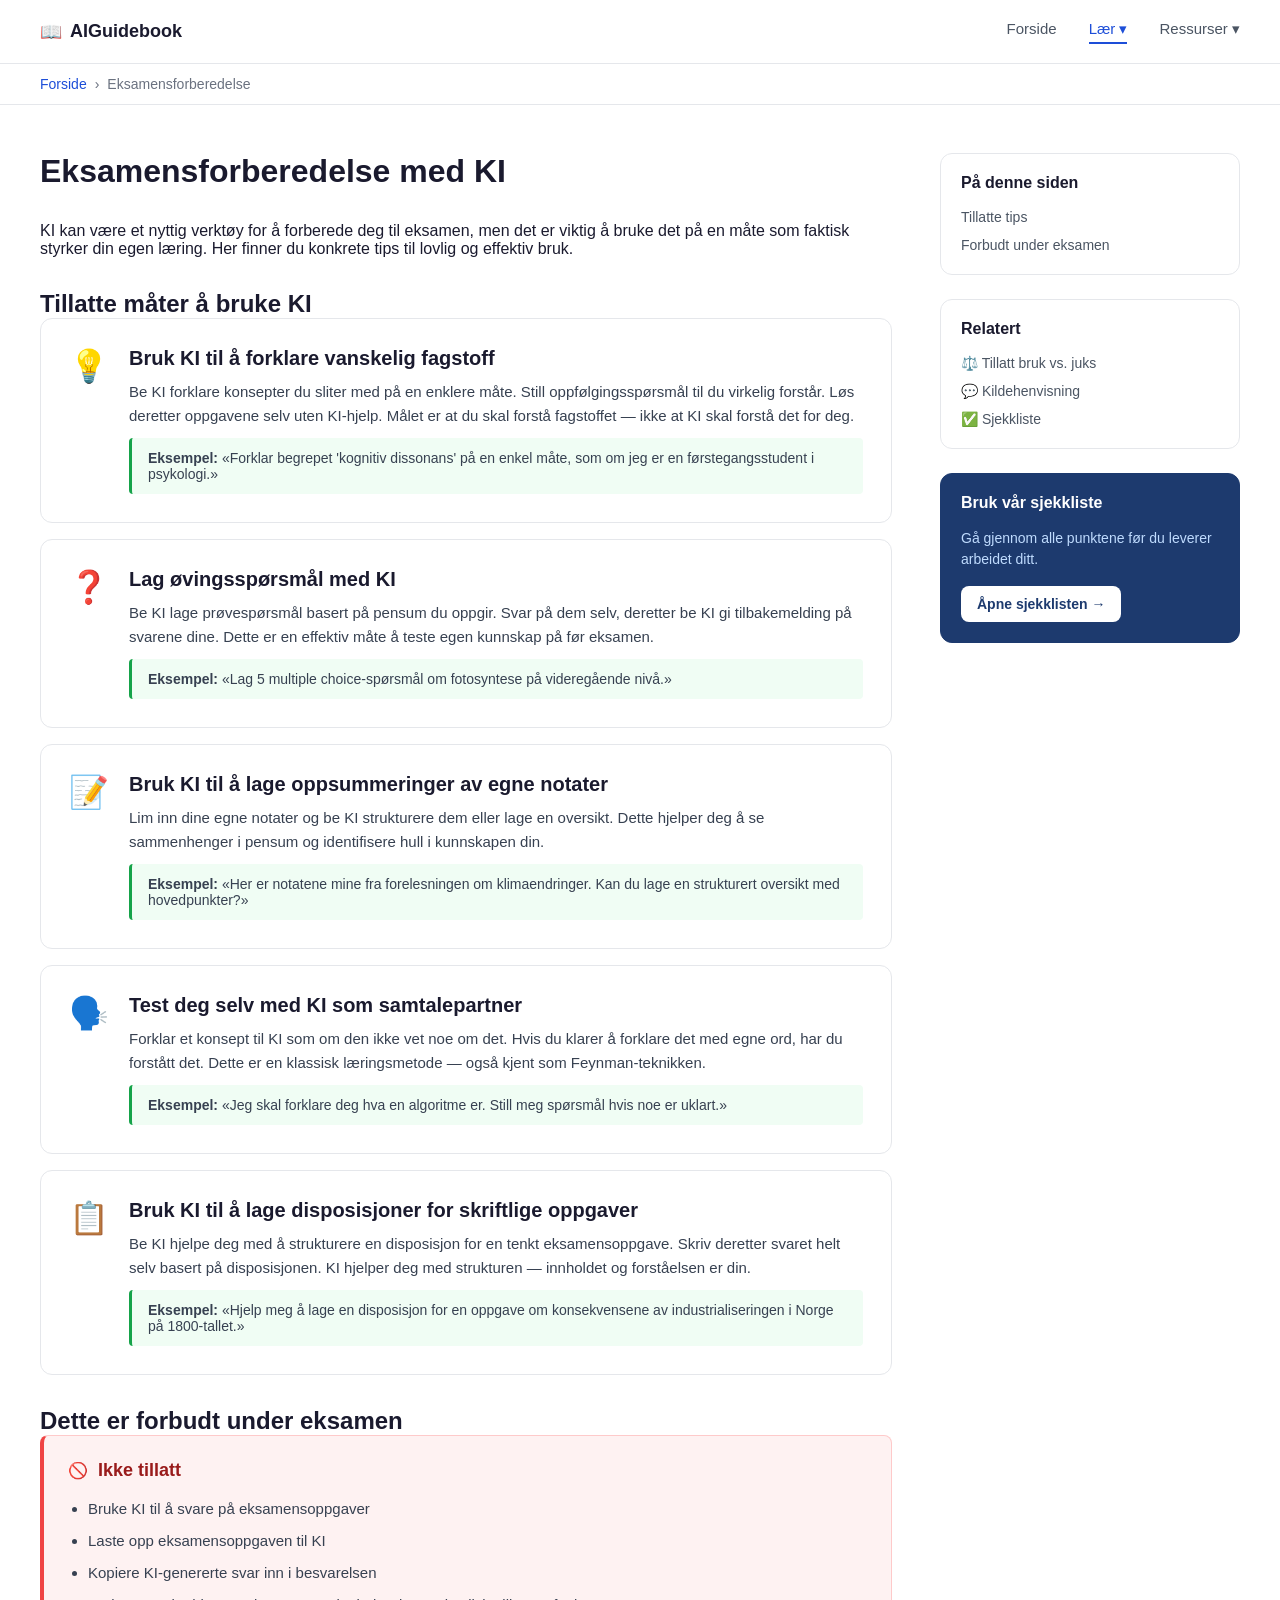
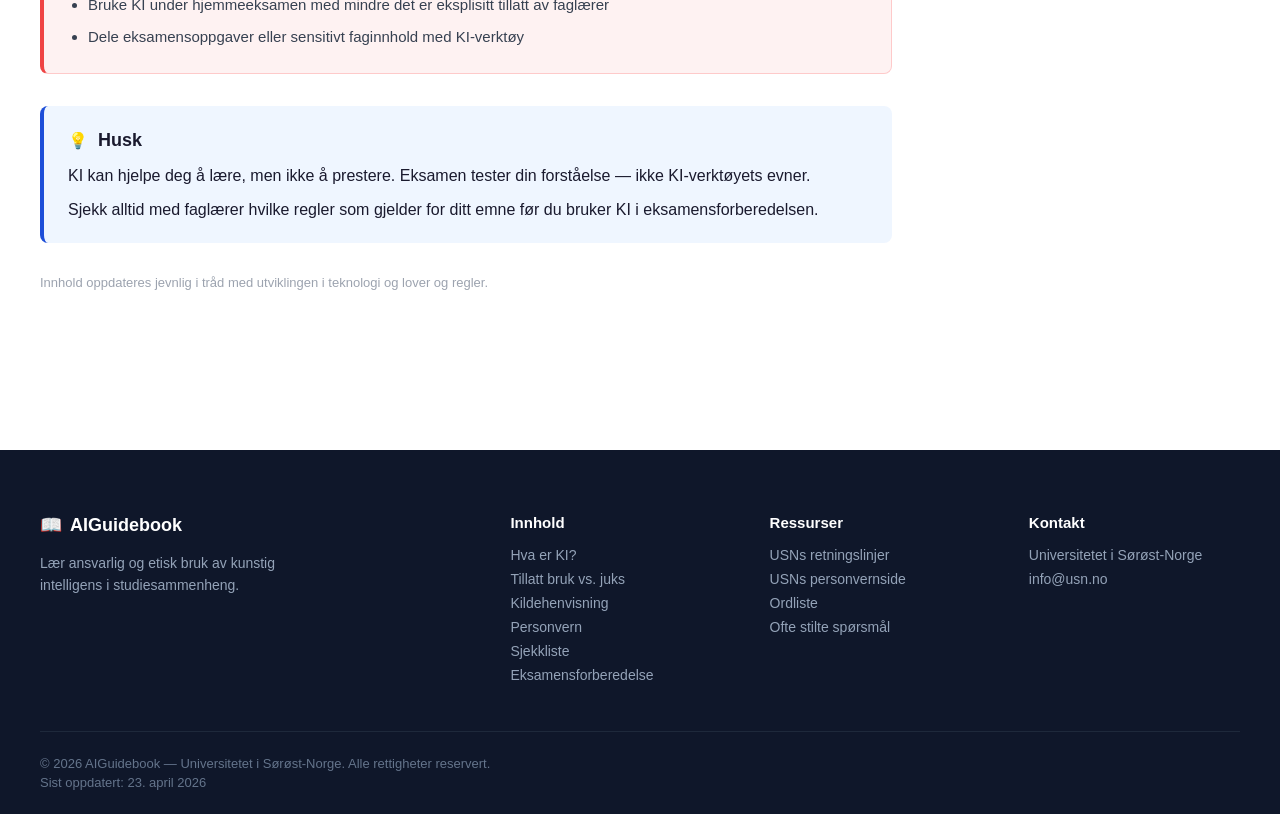
==== pages/eksamen.html @ 27453c45 "Første versjon - emoji-ikoner" ====
<!DOCTYPE html>
<html lang="no" class="no-js">
<head>
    <meta charset="UTF-8">
    <meta name="viewport" content="width=device-width, initial-scale=1.0">
    <title>Eksamensforberedelse – AIGuidebook</title>
    <link rel="stylesheet" href="../css/styles.css">
    <script>document.documentElement.classList.remove('no-js')</script>
</head>
<body>

    <!-- NAVIGASJON -->
    <nav class="navbar">
        <div class="navbar-container">
            <a href="../index.html" class="navbar-logo-link" style="text-decoration: none;">
                <div class="navbar-logo">
                    <span class="logo-icon">📖</span>
                    <span class="logo-text">AIGuidebook</span>
                </div>
            </a>
            <ul class="navbar-links">
                <li><a href="../index.html">Forside</a></li>
                <li class="dropdown">
                    <button class="dropdown-btn active">Lær ▾</button>
                    <ul class="dropdown-meny">
                        <li><a href="hva-er-ki.html">Hva er KI?</a></li>
                        <li><a href="tillat-bruk.html">Tillatt bruk vs. juks</a></li>
                        <li><a href="kildehenvisning.html">Kildehenvisning</a></li>
                        <li><a href="personvern.html">Personvern</a></li>
                        <li><a href="sjekkliste.html">Sjekkliste</a></li>
                        <li><a href="eksamen.html" class="active">Eksamensforberedelse</a></li>
                    </ul>
                </li>
                <li class="dropdown">
                    <button class="dropdown-btn">Ressurser ▾</button>
                    <ul class="dropdown-meny">
                        <li><a href="https://www.usn.no/om-usn/regelverk/retningslinjer-for-bruk-av-kunstig-intelligens-ki-ved-eksamen-og-studentoppgaver" target="_blank">USNs retningslinjer</a></li>
                        <li><a href="https://www.usn.no/om-usn/personvern/" target="_blank">USNs personvernside</a></li>
                        <li><a href="ordliste.html">Ordliste</a></li>
                        <li><a href="faq.html">Ofte stilte spørsmål</a></li>
                    </ul>
                </li>
            </ul>
        </div>
    </nav>

    <!-- BRØDSMULESTI -->
    <div class="breadcrumb">
        <div class="breadcrumb-container">
            <a href="../index.html">Forside</a>
            <span>›</span>
            <span>Eksamensforberedelse</span>
        </div>
    </div>

    <!-- HOVEDDEL MED SIDEBAR -->
    <div class="side-layout">
        <div class="side-layout-container">

            <!-- HOVEDINNHOLD -->
            <main class="side-main">

                <h1>Eksamensforberedelse med KI</h1>
                <p class="side-ingress">KI kan være et nyttig verktøy for å forberede deg til eksamen, men det er viktig å bruke det på en måte som faktisk styrker din egen læring. Her finner du konkrete tips til lovlig og effektiv bruk.</p>

                <!-- TILLATTE TIPS (US-FR08) -->
                <section id="tips">
                    <h2>Tillatte måter å bruke KI</h2>

                    <div class="eksamen-tips-liste">

                        <div class="verifisering-kort">
                            <div class="verifisering-ikon">💡</div>
                            <div class="verifisering-innhold">
                                <h2>Bruk KI til å forklare vanskelig fagstoff</h2>
                                <p>Be KI forklare konsepter du sliter med på en enklere måte. Still oppfølgingsspørsmål til du virkelig forstår. Løs deretter oppgavene selv uten KI-hjelp. Målet er at du skal forstå fagstoffet — ikke at KI skal forstå det for deg.</p>
                                <div class="verifisering-eksempel">
                                    <strong>Eksempel:</strong> «Forklar begrepet 'kognitiv dissonans' på en enkel måte, som om jeg er en førstegangsstudent i psykologi.»
                                </div>
                            </div>
                        </div>

                        <div class="verifisering-kort">
                            <div class="verifisering-ikon">❓</div>
                            <div class="verifisering-innhold">
                                <h2>Lag øvingsspørsmål med KI</h2>
                                <p>Be KI lage prøvespørsmål basert på pensum du oppgir. Svar på dem selv, deretter be KI gi tilbakemelding på svarene dine. Dette er en effektiv måte å teste egen kunnskap på før eksamen.</p>
                                <div class="verifisering-eksempel">
                                    <strong>Eksempel:</strong> «Lag 5 multiple choice-spørsmål om fotosyntese på videregående nivå.»
                                </div>
                            </div>
                        </div>

                        <div class="verifisering-kort">
                            <div class="verifisering-ikon">📝</div>
                            <div class="verifisering-innhold">
                                <h2>Bruk KI til å lage oppsummeringer av egne notater</h2>
                                <p>Lim inn dine egne notater og be KI strukturere dem eller lage en oversikt. Dette hjelper deg å se sammenhenger i pensum og identifisere hull i kunnskapen din.</p>
                                <div class="verifisering-eksempel">
                                    <strong>Eksempel:</strong> «Her er notatene mine fra forelesningen om klimaendringer. Kan du lage en strukturert oversikt med hovedpunkter?»
                                </div>
                            </div>
                        </div>

                        <div class="verifisering-kort">
                            <div class="verifisering-ikon">🗣️</div>
                            <div class="verifisering-innhold">
                                <h2>Test deg selv med KI som samtalepartner</h2>
                                <p>Forklar et konsept til KI som om den ikke vet noe om det. Hvis du klarer å forklare det med egne ord, har du forstått det. Dette er en klassisk læringsmetode — også kjent som Feynman-teknikken.</p>
                                <div class="verifisering-eksempel">
                                    <strong>Eksempel:</strong> «Jeg skal forklare deg hva en algoritme er. Still meg spørsmål hvis noe er uklart.»
                                </div>
                            </div>
                        </div>

                        <div class="verifisering-kort">
                            <div class="verifisering-ikon">📋</div>
                            <div class="verifisering-innhold">
                                <h2>Bruk KI til å lage disposisjoner for skriftlige oppgaver</h2>
                                <p>Be KI hjelpe deg med å strukturere en disposisjon for en tenkt eksamensoppgave. Skriv deretter svaret helt selv basert på disposisjonen. KI hjelper deg med strukturen — innholdet og forståelsen er din.</p>
                                <div class="verifisering-eksempel">
                                    <strong>Eksempel:</strong> «Hjelp meg å lage en disposisjon for en oppgave om konsekvensene av industrialiseringen i Norge på 1800-tallet.»
                                </div>
                            </div>
                        </div>

                    </div>
                </section>

                <!-- FORBUDT (US-FR08 + US-FR11) -->
                <section id="forbudt">
                    <h2>Dette er forbudt under eksamen</h2>
                    <div class="forbudt-boks">
                        <div class="forbudt-tittel">
                            <span>🚫</span>
                            <h3>Ikke tillatt</h3>
                        </div>
                        <ul class="forbudt-liste">
                            <li>Bruke KI til å svare på eksamensoppgaver</li>
                            <li>Laste opp eksamensoppgaven til KI</li>
                            <li>Kopiere KI-genererte svar inn i besvarelsen</li>
                            <li>Bruke KI under hjemmeeksamen med mindre det er eksplisitt tillatt av faglærer</li>
                            <li>Dele eksamensoppgaver eller sensitivt faginnhold med KI-verktøy</li>
                        </ul>
                    </div>
                </section>

                <!-- HUSK -->
                <div class="viktig-boks">
                    <div class="viktig-tittel">
                        <span>💡</span>
                        <h3>Husk</h3>
                    </div>
                    <p>KI kan hjelpe deg å lære, men ikke å prestere. Eksamen tester din forståelse — ikke KI-verktøyets evner.</p>
                    <p>Sjekk alltid med faglærer hvilke regler som gjelder for ditt emne før du bruker KI i eksamensforberedelsen.</p>
                </div>

                <p class="sist-oppdatert">Innhold oppdateres jevnlig i tråd med utviklingen i teknologi og lover og regler.</p>

            </main>

            <!-- SIDEBAR -->
            <aside class="side-sidebar">
                <div class="sidebar-boks">
                    <h3>På denne siden</h3>
                    <ul>
                        <li><a href="#tips">Tillatte tips</a></li>
                        <li><a href="#forbudt">Forbudt under eksamen</a></li>
                    </ul>
                </div>

                <div class="sidebar-boks">
                    <h3>Relatert</h3>
                    <ul>
                        <li><a href="tillat-bruk.html">⚖️ Tillatt bruk vs. juks</a></li>
                        <li><a href="kildehenvisning.html">💬 Kildehenvisning</a></li>
                        <li><a href="sjekkliste.html">✅ Sjekkliste</a></li>
                    </ul>
                </div>

                <div class="sidebar-boks sidebar-mork">
                    <h3>Bruk vår sjekkliste</h3>
                    <p>Gå gjennom alle punktene før du leverer arbeidet ditt.</p>
                    <a href="sjekkliste.html" class="sidebar-knapp">Åpne sjekklisten →</a>
                </div>
            </aside>

        </div>
    </div>

    <!-- BUNNTEKST -->
    <footer class="footer">
        <div class="footer-container">
            <div class="footer-brand">
                <div class="footer-logo">
                    <span class="logo-icon">📖</span>
                    <span class="logo-text">AIGuidebook</span>
                </div>
                <p>Lær ansvarlig og etisk bruk av kunstig intelligens i studiesammenheng.</p>
            </div>
            <div class="footer-column">
                <h4>Innhold</h4>
                <ul>
                    <li><a href="hva-er-ki.html">Hva er KI?</a></li>
                    <li><a href="tillat-bruk.html">Tillatt bruk vs. juks</a></li>
                    <li><a href="kildehenvisning.html">Kildehenvisning</a></li>
                    <li><a href="personvern.html">Personvern</a></li>
                    <li><a href="sjekkliste.html">Sjekkliste</a></li>
                    <li><a href="eksamen.html">Eksamensforberedelse</a></li>
                </ul>
            </div>
            <div class="footer-column">
                <h4>Ressurser</h4>
                <ul>
                    <li><a href="https://www.usn.no/student/regler-og-rettigheter/ki-kunstig-intelligens/" target="_blank">USNs retningslinjer</a></li>
                    <li><a href="https://www.usn.no/om-usn/personvern/" target="_blank">USNs personvernside</a></li>
                    <li><a href="ordliste.html">Ordliste</a></li>
                    <li><a href="faq.html">Ofte stilte spørsmål</a></li>
                </ul>
            </div>
            <div class="footer-column">
                <h4>Kontakt</h4>
                <ul>
                    <li>Universitetet i Sørøst-Norge</li>
                    <li><a href="mailto:info@usn.no">info@usn.no</a></li>
                </ul>
            </div>
        </div>
        <div class="footer-bottom">
            <p>© 2026 AIGuidebook — Universitetet i Sørøst-Norge. Alle rettigheter reservert.</p>
            <p class="sist-oppdatert-footer">Sist oppdatert: 23. april 2026</p>
        </div>
    </footer>

    <script src="../js/main.js"></script>
</body>
</html>
---- css/styles.css ----
/* TILBAKESTILLING OG BASE */
* {
    margin: 0;
    padding: 0;
    box-sizing: border-box;
}

body {
    font-family: 'Segoe UI', sans-serif;
    color: #1a1a2e;
    animation: fadeIn 0.6s ease;
}

/* NAVBAR */
.navbar {
    background-color: white;
    border-bottom: 1px solid #e5e7eb;
    padding: 0 24px;
    height: 64px;
    position: sticky;
    top: 0;
    z-index: 100;
}

.navbar-container {
    max-width: 1200px;
    margin: 0 auto;
    height: 100%;
    display: flex;
    align-items: center;
    justify-content: space-between;
}

.navbar-logo {
    display: flex;
    align-items: center;
    gap: 8px;
    font-weight: 700;
    font-size: 18px;
    color: #1a1a2e;
}

.navbar-links {
    display: flex;
    list-style: none;
    gap: 32px;
}

.navbar-links a {
    text-decoration: none;
    color: #4b5563;
    font-size: 15px;
}

.navbar-links a.active {
    color: #1d4ed8;
    border-bottom: 2px solid #1d4ed8;
    padding-bottom: 4px;
}

.navbar-links a:hover {
    color: #1d4ed8;
}

/* PRIMÆRKNAPP */
.btn-primary {
    background-color: #1d3a6e;
    color: white;
    border: none;
    padding: 10px 20px;
    border-radius: 8px;
    font-size: 15px;
    font-weight: 600;
    cursor: pointer;
}

.btn-primary:hover {
    background-color: #1e40af;
}

/* SEKUNDÆRKNAPP */
.btn-secondary {
    background-color: transparent;
    color: #1d3a6e;
    border: 2px solid #1d3a6e;
    padding: 10px 20px;
    border-radius: 8px;
    font-size: 15px;
    font-weight: 600;
    cursor: pointer;
}

.btn-secondary:hover {
    background-color: #1d3a6e;
    color: white;
}

/* HERO */
.hero {
    background-color: #e8f0fb;
    padding: 80px 24px;
}

.hero-container {
    max-width: 1200px;
    margin: 0 auto;
    display: flex;
    align-items: center;
    justify-content: space-between;
    gap: 40px;
}

.hero-text {
    max-width: 580px;
}

.hero-text h1 {
    font-size: 48px;
    font-weight: 800;
    color: #1a1a2e;
    line-height: 1.2;
    margin-bottom: 20px;
}

.hero-text p {
    font-size: 18px;
    color: #374151;
    line-height: 1.6;
    margin-bottom: 32px;
}

.hero-buttons {
    display: flex;
    gap: 16px;
}

.hero-icons {
    display: flex;
    flex-direction: column;
    gap: 16px;
}

.hero-icon {
    width: 80px;
    height: 80px;
    border-radius: 16px;
    display: flex;
    align-items: center;
    justify-content: center;
    font-size: 32px;
}

.icon-dark {
    background-color: #1d3a6e;
}

.icon-blue {
    background-color: #3b82f6;
}

/* PERSONVERNVARSEL (US-NFR12) */
.alert-banner {
    background-color: #fef2f2;
    border: 1px solid #fecaca;
    border-left: 4px solid #ef4444;
    padding: 16px 24px;
    display: flex;
    align-items: center;
    gap: 12px;
    max-width: 1200px;
    margin: 24px auto;
    border-radius: 8px;
}

.alert-icon {
    font-size: 20px;
    flex-shrink: 0;
}

.alert-banner p {
    font-size: 15px;
    color: #374151;
    line-height: 1.5;
}

.alert-banner strong {
    color: #991b1b;
}

/* LÆRINGSKORT */
.cards-section {
    padding: 80px 24px;
    background-color: white;
}

.cards-container {
    max-width: 1200px;
    margin: 0 auto;
}

.cards-container h2 {
    font-size: 36px;
    font-weight: 800;
    color: #1a1a2e;
    text-align: center;
    margin-bottom: 48px;
}

.cards-grid {
    display: grid;
    grid-template-columns: repeat(3, 1fr);
    gap: 24px;
}

.card {
    border: 1px solid #e5e7eb;
    border-radius: 12px;
    padding: 28px;
    display: flex;
    flex-direction: column;
    gap: 12px;
}

.card:hover {
    box-shadow: 0 4px 12px rgba(0, 0, 0, 0.08);
}

.card-icon {
    font-size: 28px;
    color: #1d4ed8;
}

.card h3 {
    font-size: 18px;
    font-weight: 700;
    color: #1a1a2e;
}

.card p {
    font-size: 15px;
    color: #4b5563;
    line-height: 1.6;
    flex-grow: 1;
}

.card a {
    color: #1d4ed8;
    text-decoration: none;
    font-weight: 600;
    font-size: 15px;
}

.card a:hover {
    text-decoration: underline;
}

/* BUNNTEKST */
.footer {
    background-color: #0f172a;
    color: #e2e8f0;
    padding: 64px 24px 0;
    margin-top: 80px;
}

.footer-container {
    max-width: 1200px;
    margin: 0 auto;
    display: grid;
    grid-template-columns: 2fr 1fr 1fr 1fr;
    gap: 48px;
    padding-bottom: 48px;
    border-bottom: 1px solid #1e293b;
}

.footer-brand .footer-logo {
    display: flex;
    align-items: center;
    gap: 8px;
    font-weight: 700;
    font-size: 18px;
    color: white;
    margin-bottom: 16px;
}

.footer-brand p {
    font-size: 14px;
    color: #94a3b8;
    line-height: 1.6;
    max-width: 240px;
}

.footer-column h4 {
    font-size: 15px;
    font-weight: 700;
    color: white;
    margin-bottom: 16px;
}

.footer-column ul {
    list-style: none;
    display: flex;
    flex-direction: column;
    gap: 8px;
}

.footer-column ul li {
    font-size: 14px;
    color: #94a3b8;
}

.footer-column ul a {
    color: #94a3b8;
    text-decoration: none;
}

.footer-column ul a:hover {
    color: white;
}

.footer-bottom {
    max-width: 1200px;
    margin: 0 auto;
    padding: 24px 0;
}

.footer-bottom p {
    font-size: 13px;
    color: #64748b;
}

/* SIST OPPDATERT I FOOTER (US-NFR02) */
.sist-oppdatert-footer {
    font-size: 12px;
    color: #94a3b8;
    margin-top: 4px;
}

/* SIDEOVERSKRIFT */
.page-header {
    padding: 60px 24px 40px;
    background-color: white;
}

.page-header-container {
    max-width: 1200px;
    margin: 0 auto;
}

.page-header h1 {
    font-size: 48px;
    font-weight: 800;
    color: #1a1a2e;
    margin-bottom: 16px;
}

.page-header p {
    font-size: 18px;
    color: #374151;
    line-height: 1.6;
    max-width: 800px;
}

/* FANER (US-FR01, US-FR02) */
.tabs-section {
    padding: 0 24px 80px;
    background-color: white;
}

.tabs-container {
    max-width: 1200px;
    margin: 0 auto;
}

.tabs {
    display: flex;
    gap: 0;
    border-bottom: 2px solid #e5e7eb;
    margin-bottom: 40px;
}

.tab-btn {
    background: none;
    border: none;
    padding: 12px 24px;
    font-size: 16px;
    font-weight: 500;
    color: #6b7280;
    cursor: pointer;
    border-bottom: 3px solid transparent;
    margin-bottom: -2px;
}

.tab-btn:hover {
    color: #1d3a6e;
}

.tab-btn.active {
    color: #1d3a6e;
    border-bottom: 3px solid #1d3a6e;
    font-weight: 700;
}

/* FANEINNHOLD */
.tab-innhold {
    display: none;
    flex-direction: column;
    gap: 32px;
}

.tab-innhold.aktiv {
    display: flex;
}

/* SCENARIOKORT */
.scenario-kort {
    border: 1px solid #e5e7eb;
    border-radius: 12px;
    padding: 32px;
    border-left: 5px solid;
    display: flex;
    flex-direction: column;
    gap: 12px;
}

.scenario-kort.tillatt {
    border-left-color: #16a34a;
}

.scenario-kort.juks {
    border-left-color: #dc2626;
}

.scenario-kort.grense {
    border-left-color: #d97706;
}

.scenario-kort h2 {
    font-size: 22px;
    font-weight: 700;
    color: #1a1a2e;
}

.scenario-kort hr {
    border: none;
    border-top: 1px solid #e5e7eb;
    margin: 4px 0;
}

.scenario-merke {
    display: inline-block;
    padding: 4px 12px;
    border-radius: 20px;
    font-size: 12px;
    font-weight: 700;
    width: fit-content;
}

.merke-tillatt {
    background-color: #dcfce7;
    color: #16a34a;
}

.merke-juks {
    background-color: #fee2e2;
    color: #dc2626;
}

.merke-grense {
    background-color: #fef9c3;
    color: #d97706;
}

.scenario-label {
    font-size: 12px;
    font-weight: 700;
    color: #6b7280;
    letter-spacing: 0.05em;
    margin-top: 8px;
}

.retningslinje {
    font-size: 15px;
    color: #374151;
}

/* USIKKER-BANNER */
.usikker-banner {
    padding: 0 24px 80px;
    background-color: white;
}

.usikker-container {
    max-width: 1200px;
    margin: 0 auto;
    background-color: #eff6ff;
    border-radius: 12px;
    padding: 60px;
    text-align: center;
    display: flex;
    flex-direction: column;
    align-items: center;
    gap: 16px;
}

.usikker-container h2 {
    font-size: 28px;
    font-weight: 800;
    color: #1a1a2e;
}

.usikker-container p {
    font-size: 16px;
    color: #374151;
    line-height: 1.6;
}

/* FALLBACK UTEN JAVASCRIPT (US-NFR13) */
.tab-innhold {
    display: none;
}

.tab-innhold.aktiv {
    display: flex;
}

.no-js .tab-innhold {
    display: flex;
}

.no-js .tabs {
    display: none;
}

/* MELLOMROM MELLOM FANER UTEN JAVASCRIPT (US-NFR13) */
.no-js .tab-innhold + .tab-innhold {
    margin-top: 48px;
    padding-top: 48px;
    border-top: 2px solid #e5e7eb;
}

/* BRØDSMULESTI (US-NFR07) */
.breadcrumb {
    padding: 12px 24px;
    background-color: white;
    border-bottom: 1px solid #e5e7eb;
}

.breadcrumb-container {
    max-width: 1200px;
    margin: 0 auto;
    display: flex;
    align-items: center;
    gap: 8px;
    font-size: 14px;
    color: #6b7280;
}

.breadcrumb-container a {
    color: #1d4ed8;
    text-decoration: none;
}

.breadcrumb-container a:hover {
    text-decoration: underline;
}

/* SIDE-LAYOUT MED SIDEBAR */
.side-layout {
    padding: 48px 24px 80px;
    background-color: white;
}

.side-layout-container {
    max-width: 1200px;
    margin: 0 auto;
    display: grid;
    grid-template-columns: 1fr 300px;
    gap: 48px;
    align-items: start;
}

.side-main {
    display: flex;
    flex-direction: column;
    gap: 32px;
    min-width: 0;
    overflow: hidden;
}

.kilde-eksempel {
    border: 1px solid #e5e7eb;
    border-radius: 12px;
    padding: 24px;
    margin-bottom: 16px;
    display: flex;
    flex-direction: column;
    gap: 12px;
    min-width: 0;
    overflow: hidden;
}

.kode-blokk {
    background-color: #1e293b;
    border-radius: 8px;
    padding: 16px;
    display: flex;
    align-items: flex-start;
    gap: 16px;
    min-width: 0;
    overflow: hidden;
}

.kode-blokk code {
    font-family: 'Courier New', monospace;
    font-size: 13px;
    color: #e2e8f0;
    white-space: nowrap;
    overflow-x: scroll;
    display: block;
    min-width: 0;
    flex: 1;
}

.kopier-knapp {
    background-color: #334155;
    color: #e2e8f0;
    border: none;
    padding: 6px 12px;
    border-radius: 6px;
    font-size: 13px;
    cursor: pointer;
    white-space: nowrap;
    flex-shrink: 0;
}

.kopier-knapp:hover {
    background-color: #475569;
}

.kopier-knapp.kopiert {
    background-color: #16a34a;
    color: white;
}

/* VIKTIG-BOKS */
.viktig-boks {
    background-color: #eff6ff;
    border-left: 4px solid #1d4ed8;
    border-radius: 8px;
    padding: 24px;
    display: flex;
    flex-direction: column;
    gap: 16px;
}

.viktig-tittel {
    display: flex;
    align-items: center;
    gap: 10px;
}

.viktig-tittel h3 {
    font-size: 18px;
    font-weight: 700;
    color: #1a1a2e;
}

.viktig-boks ul {
    padding-left: 20px;
    display: flex;
    flex-direction: column;
    gap: 8px;
}

.viktig-boks ul li {
    font-size: 15px;
    color: #374151;
    line-height: 1.5;
}

/* SIST OPPDATERT (US-IK01) */
.sist-oppdatert {
    font-size: 13px;
    color: #9ca3af;
}

/* SIDEBAR */
.side-sidebar {
    display: flex;
    flex-direction: column;
    gap: 24px;
    position: sticky;
    top: 80px;
    align-self: start;
}

.sidebar-boks {
    border: 1px solid #e5e7eb;
    border-radius: 12px;
    padding: 20px;
}

.sidebar-boks h3 {
    font-size: 16px;
    font-weight: 700;
    color: #1a1a2e;
    margin-bottom: 16px;
}

.sidebar-boks ul {
    list-style: none;
    display: flex;
    flex-direction: column;
    gap: 10px;
}

.sidebar-boks ul a {
    font-size: 14px;
    color: #4b5563;
    text-decoration: none;
}

.sidebar-boks ul a:hover {
    color: #1d4ed8;
}

.aktiv-lenke {
    color: #1d4ed8 !important;
    font-weight: 600;
}

.sidebar-mork {
    background-color: #1d3a6e;
    border-color: #1d3a6e;
}

.sidebar-mork h3 {
    color: white;
}

.sidebar-mork p {
    font-size: 14px;
    color: #bfdbfe;
    margin-bottom: 16px;
    line-height: 1.5;
}

.sidebar-knapp {
    display: inline-block;
    background-color: white;
    color: #1d3a6e;
    padding: 10px 16px;
    border-radius: 8px;
    font-size: 14px;
    font-weight: 600;
    text-decoration: none;
}

.sidebar-knapp:hover {
    background-color: #e0f2fe;
}

/* SJEKKLISTE OVERSKRIFT (US-FR06, US-FR09) */
.sjekkliste-header {
    padding: 60px 24px 40px;
    background-color: white;
}

.sjekkliste-header-container {
    max-width: 800px;
    margin: 0 auto;
}

.sjekkliste-header h1 {
    font-size: 48px;
    font-weight: 800;
    color: #1a1a2e;
    margin-bottom: 16px;
}

.sjekkliste-header p {
    font-size: 18px;
    color: #374151;
    line-height: 1.6;
    margin-bottom: 32px;
}

/* FREMGANGSINDIKATOR */
.fremgang {
    display: flex;
    justify-content: space-between;
    align-items: center;
    margin-bottom: 8px;
}

.fremgang-label {
    font-size: 15px;
    font-weight: 600;
    color: #1a1a2e;
}

.fremgang-teller {
    font-size: 15px;
    font-weight: 700;
    color: #1d4ed8;
}

.fremgang-bar {
    width: 100%;
    height: 6px;
    background-color: #e5e7eb;
    border-radius: 999px;
    overflow: hidden;
}

.fremgang-bar-fill {
    height: 100%;
    background-color: #1d4ed8;
    border-radius: 999px;
    width: 0%;
    transition: width 0.3s ease;
}

/* SJEKKLISTE ELEMENTER */
.sjekkliste-seksjon {
    padding: 0 24px 80px;
    background-color: white;
}

.sjekkliste-container {
    max-width: 800px;
    margin: 0 auto;
    display: flex;
    flex-direction: column;
    gap: 16px;
}

.sjekk-element {
    border: 1px solid #e5e7eb;
    border-radius: 12px;
    padding: 24px;
    display: flex;
    align-items: flex-start;
    gap: 16px;
    cursor: pointer;
    transition: border-color 0.2s, background-color 0.2s;
}

.sjekk-element:hover {
    border-color: #1d4ed8;
}

.sjekk-element.avkrysset {
    background-color: #f0fdf4;
    border-color: #16a34a;
}

.sjekk-element input[type="checkbox"] {
    width: 20px;
    height: 20px;
    flex-shrink: 0;
    cursor: pointer;
    margin-top: 2px;
    accent-color: #1d4ed8;
}

.sjekk-element label {
    display: flex;
    flex-direction: column;
    gap: 6px;
    cursor: pointer;
}

.sjekk-tittel {
    font-size: 17px;
    font-weight: 700;
    color: #1a1a2e;
}

.sjekk-element.avkrysset .sjekk-tittel {
    color: #16a34a;
    text-decoration: line-through;
}

.sjekk-beskrivelse {
    font-size: 14px;
    color: #6b7280;
    line-height: 1.5;
}

/* HANDLINGSKNAPPER */
.sjekkliste-knapper {
    display: flex;
    gap: 16px;
    margin-top: 16px;
    align-items: center;
}

.btn-tilbakestill {
    background: none;
    border: none;
    color: #6b7280;
    font-size: 15px;
    font-weight: 600;
    cursor: pointer;
    display: flex;
    align-items: center;
    gap: 6px;
    padding: 10px 0;
}

.btn-tilbakestill:hover {
    color: #1a1a2e;
}

.btn-pdf {
    background-color: transparent;
    color: #1d3a6e;
    border: 2px solid #1d3a6e;
    padding: 10px 20px;
    border-radius: 8px;
    font-size: 15px;
    font-weight: 600;
    cursor: pointer;
    display: flex;
    align-items: center;
    gap: 8px;
}

.btn-pdf:hover {
    background-color: #1d3a6e;
    color: white;
}

/* LOGO HOVER EFFEKT */
a.navbar-logo-link:hover .navbar-logo {
    opacity: 0.6;
    transform: scale(0.97);
    transition: opacity 0.2s ease, transform 0.2s ease;
}

a.navbar-logo-link .navbar-logo {
    transition: opacity 0.2s ease, transform 0.2s ease;
}

/* SIDEOVERGANGSANIMASJON - fade inn ved sidelasting */
@keyframes fadeIn {
    from { opacity: 0; }
    to { opacity: 1; }
}

/* DROPDOWN NAVIGASJON */
.dropdown {
    position: relative;
}

.dropdown-btn {
    background: none;
    border: none;
    padding: 0;
    font-size: 15px;
    font-weight: 500;
    color: #4b5563;
    cursor: pointer;
    font-family: 'Segoe UI', sans-serif;
}

.dropdown-btn:hover {
    color: #1d4ed8;
}

.dropdown-btn.active {
    color: #1d4ed8;
    border-bottom: 2px solid #1d4ed8;
    padding-bottom: 4px;
}

.dropdown-meny {
    display: none;
    position: absolute;
    top: 40px;
    left: 0;
    background-color: white;
    border: 1px solid #e5e7eb;
    border-radius: 8px;
    box-shadow: 0 4px 12px rgba(0, 0, 0, 0.1);
    min-width: 220px;
    z-index: 200;
    list-style: none;
    padding: 8px 0;
}

.dropdown-meny li a {
    display: block;
    padding: 10px 16px;
    font-size: 14px;
    color: #374151;
    text-decoration: none;
}

.dropdown-meny li a:hover {
    background-color: #f3f4f6;
    color: #1d4ed8;
}

.dropdown-meny li a.active {
    color: #1d4ed8;
    font-weight: 600;
    border-bottom: none;
}

/* FALLBACK NAVBAR UTEN JAVASCRIPT (US-NFR15) */
.no-js .navbar {
    height: auto;
    min-height: 64px;
}

.no-js .navbar-container {
    height: auto;
    padding: 12px 0;
    flex-wrap: wrap;
    gap: 8px;
}

.no-js .dropdown-btn {
    display: none;
}

.no-js .dropdown-meny {
    display: block;
    position: static;
    box-shadow: none;
    border: none;
    padding-left: 16px;
    background: none;
    min-width: unset;
}

.no-js .navbar-links {
    flex-wrap: wrap;
    gap: 8px 16px;
    align-items: flex-start;
}

/* HVA ER KI - INNHOLD */
.ki-intro-kort {
    background-color: #f8fafc;
    border-left: 4px solid #1d4ed8;
    border-radius: 8px;
    padding: 24px;
    font-size: 16px;
    line-height: 1.7;
    color: #374151;
}

.ki-seksjon {
    display: flex;
    flex-direction: column;
    gap: 16px;
}

.ki-seksjon h2 {
    font-size: 24px;
    font-weight: 700;
    color: #1a1a2e;
}

.ki-seksjon ul {
    padding-left: 20px;
    display: flex;
    flex-direction: column;
    gap: 10px;
}

.ki-seksjon ul li {
    font-size: 15px;
    color: #374151;
    line-height: 1.6;
}

/* KI TYPER GRID */
.ki-typer-grid {
    display: grid;
    grid-template-columns: repeat(3, 1fr);
    gap: 16px;
}

.ki-type-kort {
    border: 1px solid #e5e7eb;
    border-radius: 12px;
    padding: 20px;
    display: flex;
    flex-direction: column;
    gap: 8px;
}

.ki-type-ikon {
    font-size: 28px;
}

.ki-type-kort h3 {
    font-size: 16px;
    font-weight: 700;
    color: #1a1a2e;
}

.ki-type-kort p {
    font-size: 14px;
    color: #6b7280;
    line-height: 1.5;
}

/* KI VERKTØY GRID */
.ki-verktoy-grid {
    display: grid;
    grid-template-columns: repeat(4, 1fr);
    gap: 12px;
}

.ki-verktoy {
    border: 1px solid #e5e7eb;
    border-radius: 10px;
    padding: 16px;
    display: flex;
    flex-direction: column;
    align-items: center;
    gap: 6px;
    text-align: center;
}

.ki-verktoy-ikon {
    font-size: 24px;
}

.ki-verktoy strong {
    font-size: 14px;
    color: #1a1a2e;
}

.ki-verktoy span {
    font-size: 12px;
    color: #6b7280;
}

/* KI IKKE-LISTE */
.ki-ikke-liste {
    display: flex;
    flex-direction: column;
    gap: 8px;
}

.ki-ikke-punkt {
    background-color: #fef2f2;
    border-radius: 8px;
    padding: 12px 16px;
    font-size: 15px;
    color: #374151;
}

.ki-advarsel {
    font-size: 15px;
    color: #374151;
    font-style: italic;
    margin-top: 8px;
}

/* FANE INGRESS */
.fane-ingress {
    font-size: 16px;
    color: #374151;
    line-height: 1.7;
    padding-bottom: 8px;
    border-bottom: 1px solid #e5e7eb;
}

/* BEGRENSNINGER */
.begrensning-kort {
    border: 1px solid #e5e7eb;
    border-radius: 12px;
    padding: 24px;
    display: flex;
    gap: 20px;
    align-items: flex-start;
}

.begrensning-nummer {
    width: 40px;
    height: 40px;
    background-color: #1d3a6e;
    color: white;
    border-radius: 50%;
    display: flex;
    align-items: center;
    justify-content: center;
    font-size: 18px;
    font-weight: 700;
    flex-shrink: 0;
}

.begrensning-innhold {
    display: flex;
    flex-direction: column;
    gap: 8px;
}

.begrensning-innhold h2 {
    font-size: 20px;
    font-weight: 700;
    color: #1a1a2e;
}

.begrensning-innhold p {
    font-size: 15px;
    color: #374151;
    line-height: 1.6;
}

/* VERIFISERING */
.verifisering-kort {
    border: 1px solid #e5e7eb;
    border-radius: 12px;
    padding: 28px;
    display: flex;
    gap: 20px;
    align-items: flex-start;
}

.verifisering-ikon {
    font-size: 32px;
    flex-shrink: 0;
}

.verifisering-innhold {
    display: flex;
    flex-direction: column;
    gap: 10px;
}

.verifisering-innhold h2 {
    font-size: 20px;
    font-weight: 700;
    color: #1a1a2e;
}

.verifisering-innhold p {
    font-size: 15px;
    color: #374151;
    line-height: 1.6;
}

.verifisering-eksempel {
    background-color: #f0fdf4;
    border-left: 3px solid #16a34a;
    border-radius: 4px;
    padding: 12px 16px;
    font-size: 14px;
    color: #374151;
}

/* STEG-FOR-STEG */
.steg-liste {
    display: flex;
    flex-direction: column;
    gap: 0;
}

.steg-element {
    display: flex;
    gap: 20px;
    align-items: flex-start;
    padding: 24px 0;
    border-bottom: 1px solid #e5e7eb;
}

.steg-element:last-child {
    border-bottom: none;
}

.steg-nummer {
    width: 48px;
    height: 48px;
    background-color: #1d4ed8;
    color: white;
    border-radius: 50%;
    display: flex;
    align-items: center;
    justify-content: center;
    font-size: 20px;
    font-weight: 700;
    flex-shrink: 0;
}

.steg-innhold {
    display: flex;
    flex-direction: column;
    gap: 8px;
    padding-top: 8px;
}

.steg-innhold h2 {
    font-size: 20px;
    font-weight: 700;
    color: #1a1a2e;
}

.steg-innhold p {
    font-size: 15px;
    color: #374151;
    line-height: 1.6;
}

.steg-innhold a {
    color: #1d4ed8;
    text-decoration: none;
}

.steg-innhold a:hover {
    text-decoration: underline;
}

.steg-eksempel {
    background-color: #eff6ff;
    border-left: 3px solid #1d4ed8;
    border-radius: 4px;
    padding: 12px 16px;
    font-size: 14px;
    color: #374151;
}

/* FALLBACK UTEN JS - hva-er-ki faner */
.no-js #hva-er,
.no-js #begrensninger,
.no-js #verifisering,
.no-js #steg {
    display: flex;
    padding-top: 32px;
    border-top: 2px solid #e5e7eb;
    margin-top: 32px;
}

/* PERSONVERN */
.personvern-liste {
    display: flex;
    flex-direction: column;
    gap: 8px;
}

.personvern-punkt {
    padding: 12px 16px;
    border-radius: 8px;
    font-size: 15px;
    color: #374151;
}

.personvern-punkt.rød {
    background-color: #fef2f2;
    border-left: 3px solid #ef4444;
}

.personvern-scenario {
    border: 1px solid #e5e7eb;
    border-radius: 12px;
    padding: 20px;
    display: flex;
    flex-direction: column;
    gap: 10px;
    margin-bottom: 12px;
}

.scenario-topp {
    display: flex;
    align-items: center;
    gap: 8px;
}

.scenario-nr {
    background-color: #1d3a6e;
    color: white;
    font-size: 12px;
    font-weight: 700;
    padding: 4px 10px;
    border-radius: 20px;
}

.personvern-scenario p {
    font-size: 15px;
    color: #374151;
    line-height: 1.6;
}

.scenario-konsekvens {
    background-color: #fef9c3;
    border-left: 3px solid #d97706;
    border-radius: 4px;
    padding: 10px 14px;
    font-size: 14px;
    color: #374151;
}

.personvern-ul {
    padding-left: 20px;
    display: flex;
    flex-direction: column;
    gap: 10px;
}

.personvern-ul li {
    font-size: 15px;
    color: #374151;
    line-height: 1.6;
}

/* TRYGGERE SKRIVING */
.trygg-eksempel {
    display: flex;
    flex-direction: column;
    gap: 16px;
}

.trygg-rad {
    display: flex;
    flex-direction: column;
    gap: 8px;
}

.trygg-feil {
    background-color: #fef2f2;
    border-left: 3px solid #ef4444;
    border-radius: 4px;
    padding: 10px 14px;
    font-size: 14px;
    color: #374151;
}

.trygg-ok {
    background-color: #f0fdf4;
    border-left: 3px solid #16a34a;
    border-radius: 4px;
    padding: 10px 14px;
    font-size: 14px;
    color: #374151;
}

/* EKSTERN LENKE BOKS */
.les-mer-boks {
    background-color: #f8fafc;
    border: 1px solid #e5e7eb;
    border-radius: 8px;
    padding: 20px;
    display: flex;
    flex-direction: column;
    gap: 10px;
}

.les-mer-boks p {
    font-size: 15px;
    color: #374151;
}

.ekstern-lenke {
    color: #1d4ed8;
    text-decoration: none;
    font-size: 15px;
    font-weight: 600;
}

.ekstern-lenke:hover {
    text-decoration: underline;
}

/* SCROLL OFFSET FOR STICKY NAVBAR */
section[id], div[id] {
    scroll-margin-top: 80px;
}

/* EKSAMENSFORBEREDELSE */
.eksamen-tips-liste {
    display: flex;
    flex-direction: column;
    gap: 16px;
}

.eksamen-tip {
    border: 1px solid #e5e7eb;
    border-radius: 12px;
    padding: 24px;
    display: flex;
    gap: 20px;
    align-items: flex-start;
    border-left: 4px solid #16a34a;
}

.eksamen-tip-nummer {
    width: 40px;
    height: 40px;
    background-color: #16a34a;
    color: white;
    border-radius: 50%;
    display: flex;
    align-items: center;
    justify-content: center;
    font-size: 18px;
    font-weight: 700;
    flex-shrink: 0;
}

.eksamen-tip-innhold {
    display: flex;
    flex-direction: column;
    gap: 8px;
}

.eksamen-tip-innhold h3 {
    font-size: 18px;
    font-weight: 700;
    color: #1a1a2e;
}

.eksamen-tip-innhold p {
    font-size: 15px;
    color: #374151;
    line-height: 1.6;
}

.eksamen-eksempel {
    background-color: #eff6ff;
    border-left: 3px solid #1d4ed8;
    border-radius: 4px;
    padding: 10px 14px;
    font-size: 14px;
    color: #374151;
}

/* FORBUDT-BOKS (US-FR08, US-FR11) */
.forbudt-boks {
    background-color: #fef2f2;
    border: 1px solid #fecaca;
    border-left: 4px solid #ef4444;
    border-radius: 8px;
    padding: 24px;
    display: flex;
    flex-direction: column;
    gap: 16px;
}

.forbudt-tittel {
    display: flex;
    align-items: center;
    gap: 10px;
}

.forbudt-tittel h3 {
    font-size: 18px;
    font-weight: 700;
    color: #991b1b;
}

.forbudt-liste {
    padding-left: 20px;
    display: flex;
    flex-direction: column;
    gap: 8px;
}

.forbudt-liste li {
    font-size: 15px;
    color: #374151;
    line-height: 1.6;
}

/* FAQ LAYOUT */
.faq-layout {
    padding: 48px 24px 80px;
    background-color: white;
}

.faq-container {
    max-width: 800px;
    margin: 0 auto;
    display: flex;
    flex-direction: column;
    gap: 48px;
}

.faq-container h1 {
    font-size: 48px;
    font-weight: 800;
    color: #1a1a2e;
}

/* FAQ ACCORDEON */
.faq-seksjon {
    display: flex;
    flex-direction: column;
    gap: 0;
}

.faq-element {
    border-bottom: 1px solid #e5e7eb;
}

.faq-element:first-child {
    border-top: 1px solid #e5e7eb;
}

.faq-knapp {
    width: 100%;
    background: none;
    border: none;
    padding: 20px 0;
    display: flex;
    justify-content: space-between;
    align-items: center;
    cursor: pointer;
    font-size: 16px;
    font-weight: 600;
    color: #1a1a2e;
    text-align: left;
    font-family: 'Segoe UI', sans-serif;
    gap: 16px;
}

.faq-knapp:hover {
    color: #1d4ed8;
}

.faq-knapp.aktiv {
    color: #1d4ed8;
}

.faq-ikon {
    font-size: 24px;
    font-weight: 300;
    flex-shrink: 0;
    transition: transform 0.2s ease;
    color: #6b7280;
}

.faq-ikon::before {
    content: '+';
}

.faq-knapp.aktiv .faq-ikon::before {
    content: '−';
}

.faq-svar {
    display: none;
    padding: 0 0 20px 0;
}

.faq-svar.aktiv {
    display: block;
}

.faq-svar p {
    font-size: 15px;
    color: #374151;
    line-height: 1.7;
}

.faq-svar a {
    color: #1d4ed8;
    text-decoration: none;
}

.faq-svar a:hover {
    text-decoration: underline;
}

/* FALLBACK UTEN JS - vis alle svar */
.no-js .faq-svar {
    display: block;
}

.no-js .faq-ikon {
    display: none;
}

/* ORDLISTE (US-NFR11) */
.ordliste-seksjon {
    display: flex;
    flex-direction: column;
    gap: 24px;
}

.ordliste-seksjon h2 {
    font-size: 32px;
    font-weight: 800;
    color: #1a1a2e;
}

.ordliste {
    display: flex;
    flex-direction: column;
    gap: 0;
}

.ordliste-element {
    padding: 16px 0;
    border-bottom: 1px solid #e5e7eb;
    display: flex;
    flex-direction: column;
    gap: 4px;
}

.ordliste-element:first-child {
    border-top: 1px solid #e5e7eb;
}

.ordliste-element dt {
    font-size: 16px;
    font-weight: 700;
    color: #1a1a2e;
}

.ordliste-element dd {
    font-size: 15px;
    color: #374151;
    line-height: 1.6;
    margin-left: 0;
}

/* ALFABETISK NAVIGASJON - ORDLISTE */
.alfabet-nav {
    display: flex;
    flex-wrap: wrap;
    gap: 8px;
}

.alfabet-nav a {
    width: 36px;
    height: 36px;
    display: flex;
    align-items: center;
    justify-content: center;
    border: 1px solid #e5e7eb;
    border-radius: 6px;
    font-size: 15px;
    font-weight: 600;
    color: #1d4ed8;
    text-decoration: none;
    transition: background-color 0.15s;
}

.alfabet-nav a:hover {
    background-color: #1d4ed8;
    color: white;
    border-color: #1d4ed8;
}

/* BOKSTAV-HEADER I ORDLISTE */
.ordliste-bokstav {
    font-size: 22px;
    font-weight: 800;
    color: #1d4ed8;
    padding: 24px 0 8px 0;
    border-bottom: 2px solid #e5e7eb;
    margin-bottom: 4px;
}
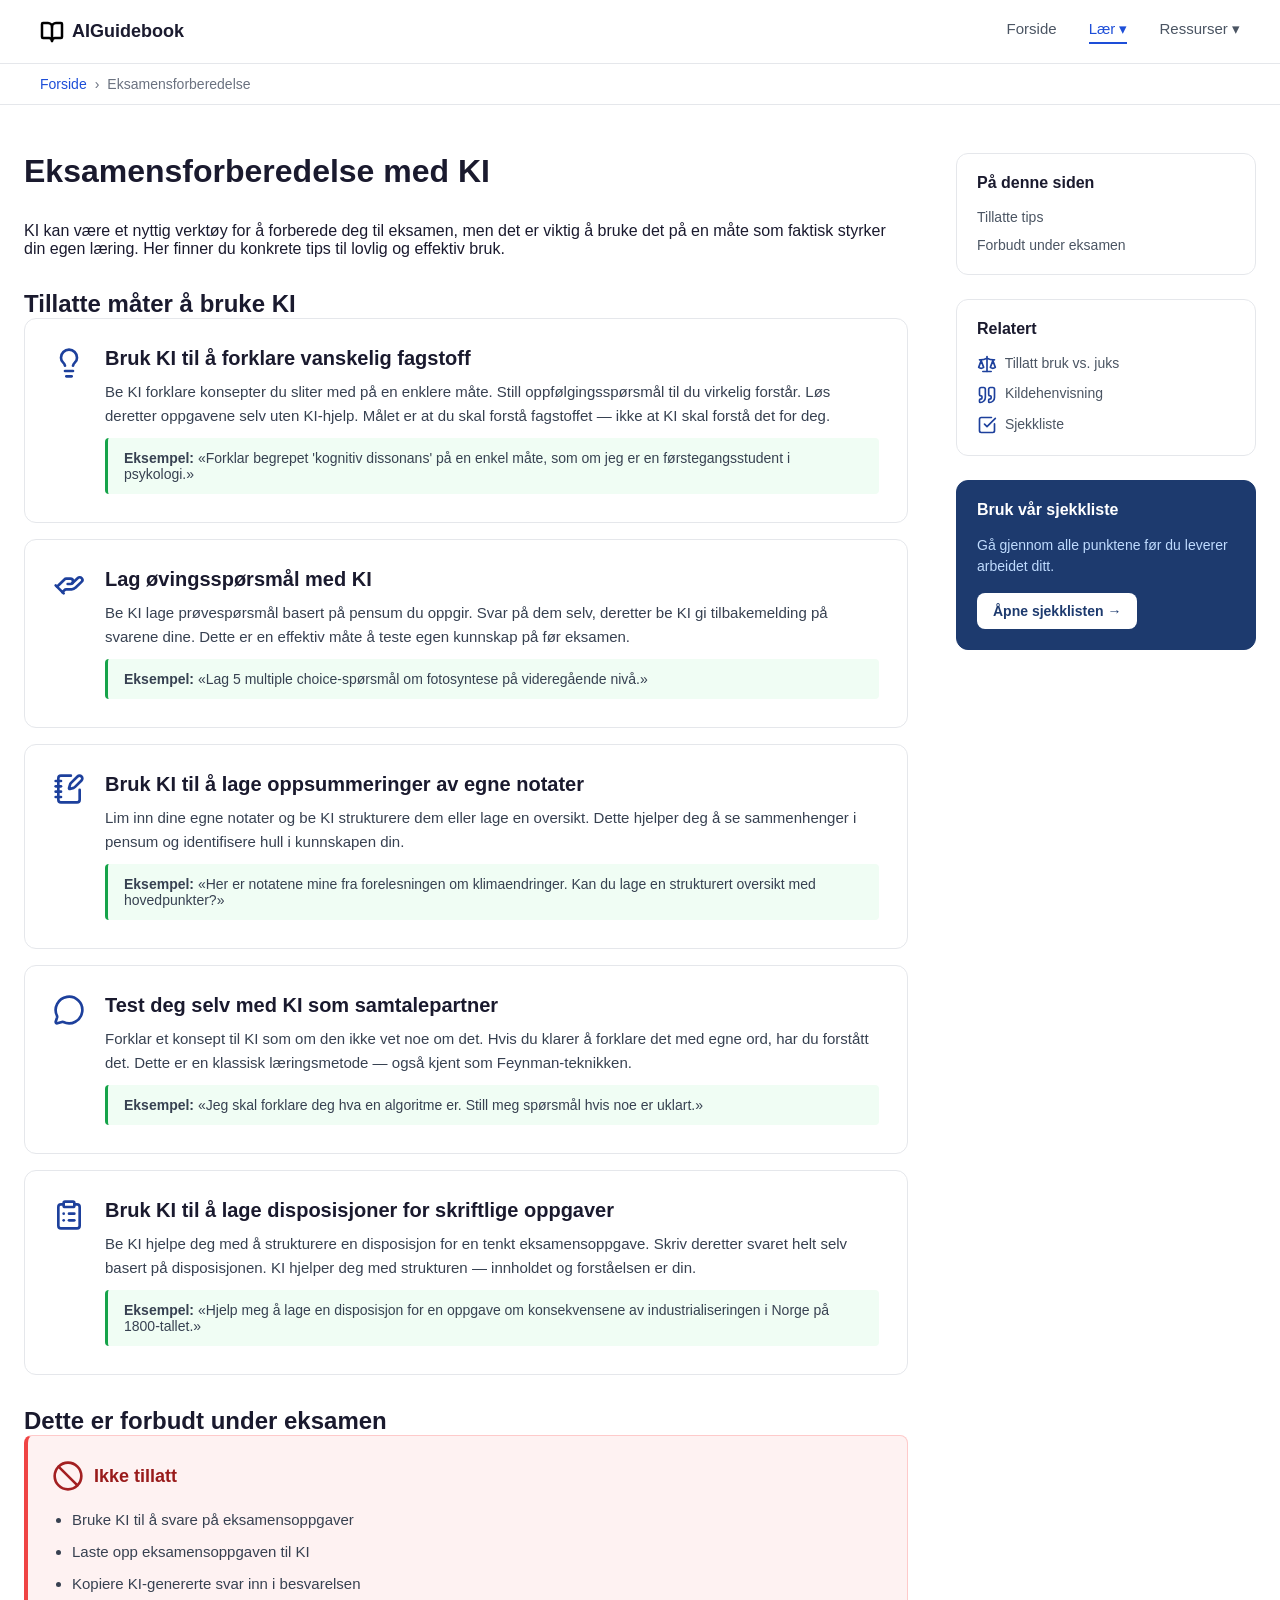
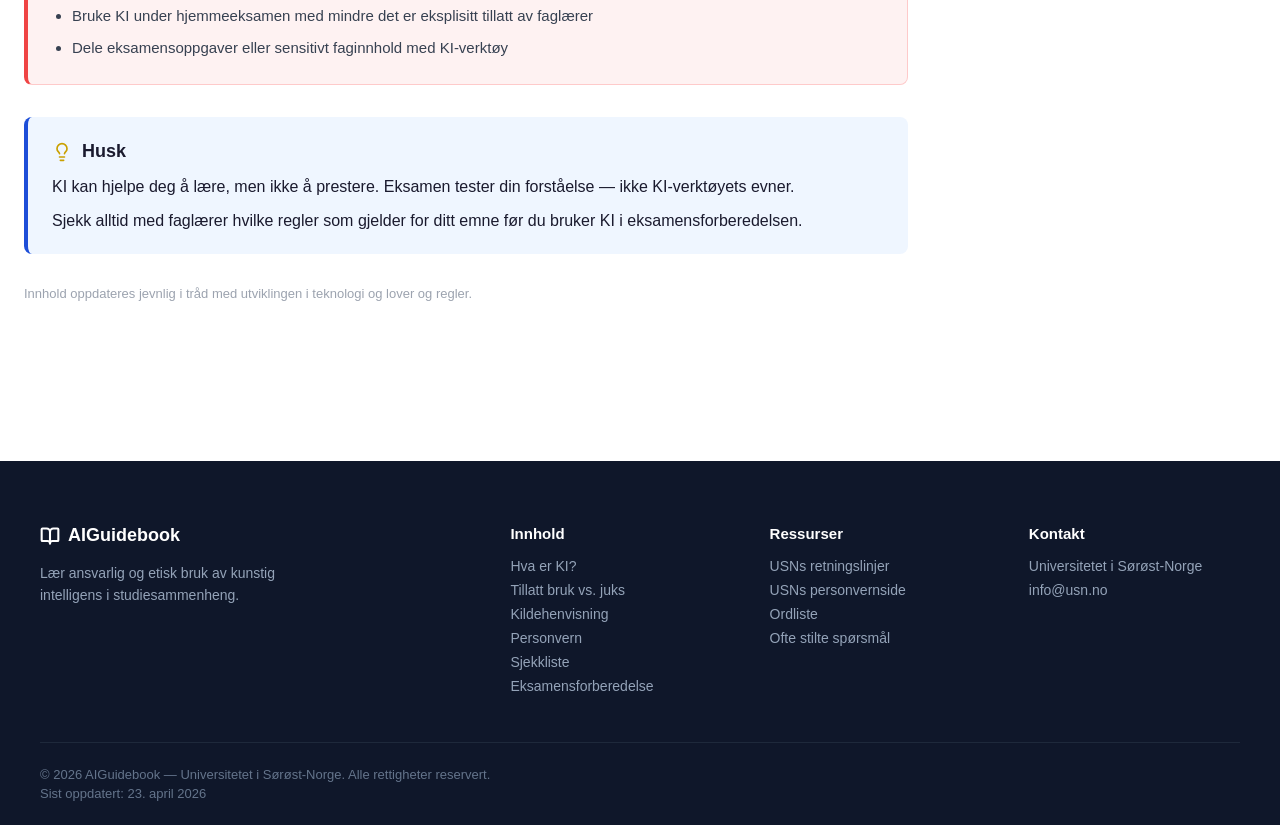
==== commit 5dee32a5: "Versjon 2 - SVG-ikoner og forbedret design" ====
--- a/pages/eksamen.html
+++ b/pages/eksamen.html
@@ -14,7 +14,7 @@
         <div class="navbar-container">
             <a href="../index.html" class="navbar-logo-link" style="text-decoration: none;">
                 <div class="navbar-logo">
-                    <span class="logo-icon">📖</span>
+                    <img src="../icons/book-open-logo.svg" class="icon" alt="">
                     <span class="logo-text">AIGuidebook</span>
                 </div>
             </a>
@@ -70,7 +70,8 @@
                     <div class="eksamen-tips-liste">
 
                         <div class="verifisering-kort">
-                            <div class="verifisering-ikon">💡</div>
+                            <!-- 💡 Tip 1 -->
+                            <div class="verifisering-ikon"><img src="../icons/lightbulb.svg" class="icon-lg" alt=""></div>
                             <div class="verifisering-innhold">
                                 <h2>Bruk KI til å forklare vanskelig fagstoff</h2>
                                 <p>Be KI forklare konsepter du sliter med på en enklere måte. Still oppfølgingsspørsmål til du virkelig forstår. Løs deretter oppgavene selv uten KI-hjelp. Målet er at du skal forstå fagstoffet — ikke at KI skal forstå det for deg.</p>
@@ -81,7 +82,8 @@
                         </div>
 
                         <div class="verifisering-kort">
-                            <div class="verifisering-ikon">❓</div>
+                            <!-- ❓ Tip 2 -->
+                            <div class="verifisering-ikon"><img src="../icons/hand-helping.svg" class="icon-lg" alt=""></div>
                             <div class="verifisering-innhold">
                                 <h2>Lag øvingsspørsmål med KI</h2>
                                 <p>Be KI lage prøvespørsmål basert på pensum du oppgir. Svar på dem selv, deretter be KI gi tilbakemelding på svarene dine. Dette er en effektiv måte å teste egen kunnskap på før eksamen.</p>
@@ -92,7 +94,8 @@
                         </div>
 
                         <div class="verifisering-kort">
-                            <div class="verifisering-ikon">📝</div>
+                            <!-- 📝 Tip 3 -->
+                            <div class="verifisering-ikon"><img src="../icons/notebook-pen.svg" class="icon-lg" alt=""></div>
                             <div class="verifisering-innhold">
                                 <h2>Bruk KI til å lage oppsummeringer av egne notater</h2>
                                 <p>Lim inn dine egne notater og be KI strukturere dem eller lage en oversikt. Dette hjelper deg å se sammenhenger i pensum og identifisere hull i kunnskapen din.</p>
@@ -103,7 +106,8 @@
                         </div>
 
                         <div class="verifisering-kort">
-                            <div class="verifisering-ikon">🗣️</div>
+                            <!-- 🗣️ Tip 4 -->
+                            <div class="verifisering-ikon"><img src="../icons/message-circle.svg" class="icon-lg" alt=""></div>
                             <div class="verifisering-innhold">
                                 <h2>Test deg selv med KI som samtalepartner</h2>
                                 <p>Forklar et konsept til KI som om den ikke vet noe om det. Hvis du klarer å forklare det med egne ord, har du forstått det. Dette er en klassisk læringsmetode — også kjent som Feynman-teknikken.</p>
@@ -114,7 +118,8 @@
                         </div>
 
                         <div class="verifisering-kort">
-                            <div class="verifisering-ikon">📋</div>
+                            <!-- 📋 Tip 5 -->
+                            <div class="verifisering-ikon"><img src="../icons/clipboard-list.svg" class="icon-lg" alt=""></div>
                             <div class="verifisering-innhold">
                                 <h2>Bruk KI til å lage disposisjoner for skriftlige oppgaver</h2>
                                 <p>Be KI hjelpe deg med å strukturere en disposisjon for en tenkt eksamensoppgave. Skriv deretter svaret helt selv basert på disposisjonen. KI hjelper deg med strukturen — innholdet og forståelsen er din.</p>
@@ -132,7 +137,8 @@
                     <h2>Dette er forbudt under eksamen</h2>
                     <div class="forbudt-boks">
                         <div class="forbudt-tittel">
-                            <span>🚫</span>
+                            <!-- 🚫 -->
+                            <img src="../icons/ban.svg" class="icon-lg" alt="">
                             <h3>Ikke tillatt</h3>
                         </div>
                         <ul class="forbudt-liste">
@@ -148,7 +154,8 @@
                 <!-- HUSK -->
                 <div class="viktig-boks">
                     <div class="viktig-tittel">
-                        <span>💡</span>
+                        <!-- 💡 -->
+                        <img src="../icons/lightbulb.svg" class="icon" alt="">
                         <h3>Husk</h3>
                     </div>
                     <p>KI kan hjelpe deg å lære, men ikke å prestere. Eksamen tester din forståelse — ikke KI-verktøyets evner.</p>
@@ -172,9 +179,12 @@
                 <div class="sidebar-boks">
                     <h3>Relatert</h3>
                     <ul>
-                        <li><a href="tillat-bruk.html">⚖️ Tillatt bruk vs. juks</a></li>
-                        <li><a href="kildehenvisning.html">💬 Kildehenvisning</a></li>
-                        <li><a href="sjekkliste.html">✅ Sjekkliste</a></li>
+                        <!-- ⚖️ -->
+                        <li><a href="tillat-bruk.html"><img src="../icons/scale.svg" class="icon" alt=""> Tillatt bruk vs. juks</a></li>      
+                        <!-- 💬 -->
+                        <li><a href="kildehenvisning.html"><img src="../icons/quote.svg" class="icon" alt=""> Kildehenvisning</a></li>
+                        <!-- ✅ -->
+                        <li><a href="sjekkliste.html"><img src="../icons/square-check.svg" class="icon" alt=""> Sjekkliste</a></li>
                     </ul>
                 </div>
 
@@ -193,7 +203,7 @@
         <div class="footer-container">
             <div class="footer-brand">
                 <div class="footer-logo">
-                    <span class="logo-icon">📖</span>
+                    <img src="../icons/book-open-logo.svg" class="icon" alt="">
                     <span class="logo-text">AIGuidebook</span>
                 </div>
                 <p>Lær ansvarlig og etisk bruk av kunstig intelligens i studiesammenheng.</p>
@@ -212,7 +222,7 @@
             <div class="footer-column">
                 <h4>Ressurser</h4>
                 <ul>
-                    <li><a href="https://www.usn.no/student/regler-og-rettigheter/ki-kunstig-intelligens/" target="_blank">USNs retningslinjer</a></li>
+                    <li><a href="https://www.usn.no/om-usn/regelverk/retningslinjer-for-bruk-av-kunstig-intelligens-ki-ved-eksamen-og-studentoppgaver" target="_blank">USNs retningslinjer</a></li>
                     <li><a href="https://www.usn.no/om-usn/personvern/" target="_blank">USNs personvernside</a></li>
                     <li><a href="ordliste.html">Ordliste</a></li>
                     <li><a href="faq.html">Ofte stilte spørsmål</a></li>
--- a/css/styles.css
+++ b/css/styles.css
@@ -15,7 +15,7 @@
 .navbar {
     background-color: white;
     border-bottom: 1px solid #e5e7eb;
-    padding: 0 24px;
+    padding: 0 40px;
     height: 64px;
     position: sticky;
     top: 0;
@@ -23,7 +23,7 @@
 }
 
 .navbar-container {
-    max-width: 1200px;
+    max-width: 1400px;
     margin: 0 auto;
     height: 100%;
     display: flex;
@@ -38,6 +38,12 @@
     font-weight: 700;
     font-size: 18px;
     color: #1a1a2e;
+}
+
+.navbar-logo img {
+    width: 24px;
+    height: 24px;
+    stroke-width: 2.5;
 }
 
 .navbar-links {
@@ -50,6 +56,7 @@
     text-decoration: none;
     color: #4b5563;
     font-size: 15px;
+    font-weight: 500;
 }
 
 .navbar-links a.active {
@@ -98,11 +105,11 @@
 /* HERO */
 .hero {
     background-color: #e8f0fb;
-    padding: 80px 24px;
+    padding: 80px 40px;
 }
 
 .hero-container {
-    max-width: 1200px;
+    max-width: 1400px;
     margin: 0 auto;
     display: flex;
     align-items: center;
@@ -156,6 +163,110 @@
 
 .icon-blue {
     background-color: #3b82f6;
+}
+
+/* HERO - IKONER ROTASJON OG DEGRADÉ */
+.hero {
+    background: linear-gradient(180deg, #dce8f8 0%, #ffffff 100%);
+}
+
+.hero-icons .hero-icon:nth-child(1) { 
+    background-color: #1e3799;
+    width: 80px;
+    height: 80px;
+    transform: rotate(-8deg);
+}
+
+.hero-icons .hero-icon:nth-child(2) { 
+    background-color: #3b82f6;
+    width: 68px;
+    height: 68px;
+    transform: rotate(4deg);
+}
+
+.hero-icons .hero-icon:nth-child(3) { 
+    background-color: #1e3a5f;
+    width: 80px;
+    height: 80px;
+    transform: rotate(-6deg);
+}
+
+/* IKONOGRAFIK - GENERELLE IKONER */
+.icon {
+    width: 20px;
+    height: 20px;
+    display: inline-block;
+    vertical-align: middle;
+    flex-shrink: 0;
+}
+
+.icon-lg {
+    width: 32px;
+    height: 32px;
+}
+
+.icon-xl {
+    width: 48px;
+    height: 48px;
+}
+
+.card-icon img {
+    filter: invert(27%) sepia(89%) saturate(1200%) hue-rotate(210deg) brightness(90%);
+}
+
+.alert-icon img {
+    filter: invert(27%) sepia(89%) saturate(800%) hue-rotate(330deg) brightness(80%);
+}
+
+.footer-logo img {
+    filter: invert(1);
+}
+
+/* TAB IKONER */
+.tab-btn img {
+    filter: invert(40%) sepia(5%) saturate(500%) hue-rotate(180deg) brightness(90%);
+}
+
+.tab-btn.active img {
+    filter: invert(20%) sepia(90%) saturate(1500%) hue-rotate(210deg) brightness(90%);
+}
+
+.ki-type-ikon img,
+.ki-verktoy-ikon img,
+.verifisering-ikon img {
+    filter: invert(20%) sepia(90%) saturate(1500%) hue-rotate(210deg) brightness(90%);
+}
+
+.forbudt-tittel img {
+    filter: invert(20%) sepia(90%) saturate(2000%) hue-rotate(340deg) brightness(80%);
+}
+
+.sidebar-boks a img {
+    filter: invert(20%) sepia(90%) saturate(1500%) hue-rotate(210deg) brightness(90%);
+    vertical-align: middle;
+    margin-right: 4px;
+}
+
+.trygg-ok img {
+    filter: invert(35%) sepia(80%) saturate(800%) hue-rotate(100deg) brightness(90%);
+    vertical-align: middle;
+    margin-right: 4px;
+}
+
+.trygg-feil img {
+    filter: invert(20%) sepia(90%) saturate(2000%) hue-rotate(340deg) brightness(80%);
+    vertical-align: middle;
+    margin-right: 4px;
+}
+
+.viktig-tittel img {
+    filter: invert(60%) sepia(80%) saturate(800%) hue-rotate(10deg) brightness(90%);
+}
+
+.scenario-konsekvens img {
+    filter: invert(60%) sepia(80%) saturate(800%) hue-rotate(10deg) brightness(90%);
+    vertical-align: middle;
+    margin-right: 4px;
 }
 
 /* PERSONVERNVARSEL (US-NFR12) */
@@ -189,12 +300,12 @@
 
 /* LÆRINGSKORT */
 .cards-section {
-    padding: 80px 24px;
+    padding: 80px 40px;
     background-color: white;
 }
 
 .cards-container {
-    max-width: 1200px;
+    max-width: 1400px;
     margin: 0 auto;
 }
 
@@ -258,12 +369,12 @@
 .footer {
     background-color: #0f172a;
     color: #e2e8f0;
-    padding: 64px 24px 0;
+    padding: 64px 40px 0;
     margin-top: 80px;
 }
 
 .footer-container {
-    max-width: 1200px;
+    max-width: 1400px;
     margin: 0 auto;
     display: grid;
     grid-template-columns: 2fr 1fr 1fr 1fr;
@@ -337,12 +448,12 @@
 
 /* SIDEOVERSKRIFT */
 .page-header {
-    padding: 60px 24px 40px;
+    padding: 60px 40px 40px;
     background-color: white;
 }
 
 .page-header-container {
-    max-width: 1200px;
+    max-width: 1300px;
     margin: 0 auto;
 }
 
@@ -362,12 +473,12 @@
 
 /* FANER (US-FR01, US-FR02) */
 .tabs-section {
-    padding: 0 24px 80px;
+    padding: 0 40px 80px;
     background-color: white;
 }
 
 .tabs-container {
-    max-width: 1200px;
+    max-width: 1300px;
     margin: 0 auto;
 }
 
@@ -540,13 +651,13 @@
 
 /* BRØDSMULESTI (US-NFR07) */
 .breadcrumb {
-    padding: 12px 24px;
+    padding: 12px 40px;
     background-color: white;
     border-bottom: 1px solid #e5e7eb;
 }
 
 .breadcrumb-container {
-    max-width: 1200px;
+    max-width: 1300px;
     margin: 0 auto;
     display: flex;
     align-items: center;
@@ -571,7 +682,7 @@
 }
 
 .side-layout-container {
-    max-width: 1200px;
+    max-width: 1300px;
     margin: 0 auto;
     display: grid;
     grid-template-columns: 1fr 300px;
@@ -762,12 +873,12 @@
 
 /* SJEKKLISTE OVERSKRIFT (US-FR06, US-FR09) */
 .sjekkliste-header {
-    padding: 60px 24px 40px;
+    padding: 60px 40px 40px;
     background-color: white;
 }
 
 .sjekkliste-header-container {
-    max-width: 800px;
+    max-width: 1200px;
     margin: 0 auto;
 }
 
@@ -823,12 +934,12 @@
 
 /* SJEKKLISTE ELEMENTER */
 .sjekkliste-seksjon {
-    padding: 0 24px 80px;
+    padding: 0 40px 80px;
     background-color: white;
 }
 
 .sjekkliste-container {
-    max-width: 800px;
+    max-width: 1000px;
     margin: 0 auto;
     display: flex;
     flex-direction: column;
@@ -979,7 +1090,8 @@
     display: none;
     position: absolute;
     top: 40px;
-    left: 0;
+    right: 0;
+    left: auto;
     background-color: white;
     border: 1px solid #e5e7eb;
     border-radius: 8px;
@@ -1570,12 +1682,12 @@
 
 /* FAQ LAYOUT */
 .faq-layout {
-    padding: 48px 24px 80px;
+    padding: 48px 40px 80px;
     background-color: white;
 }
 
 .faq-container {
-    max-width: 800px;
+    max-width: 1200px;
     margin: 0 auto;
     display: flex;
     flex-direction: column;
